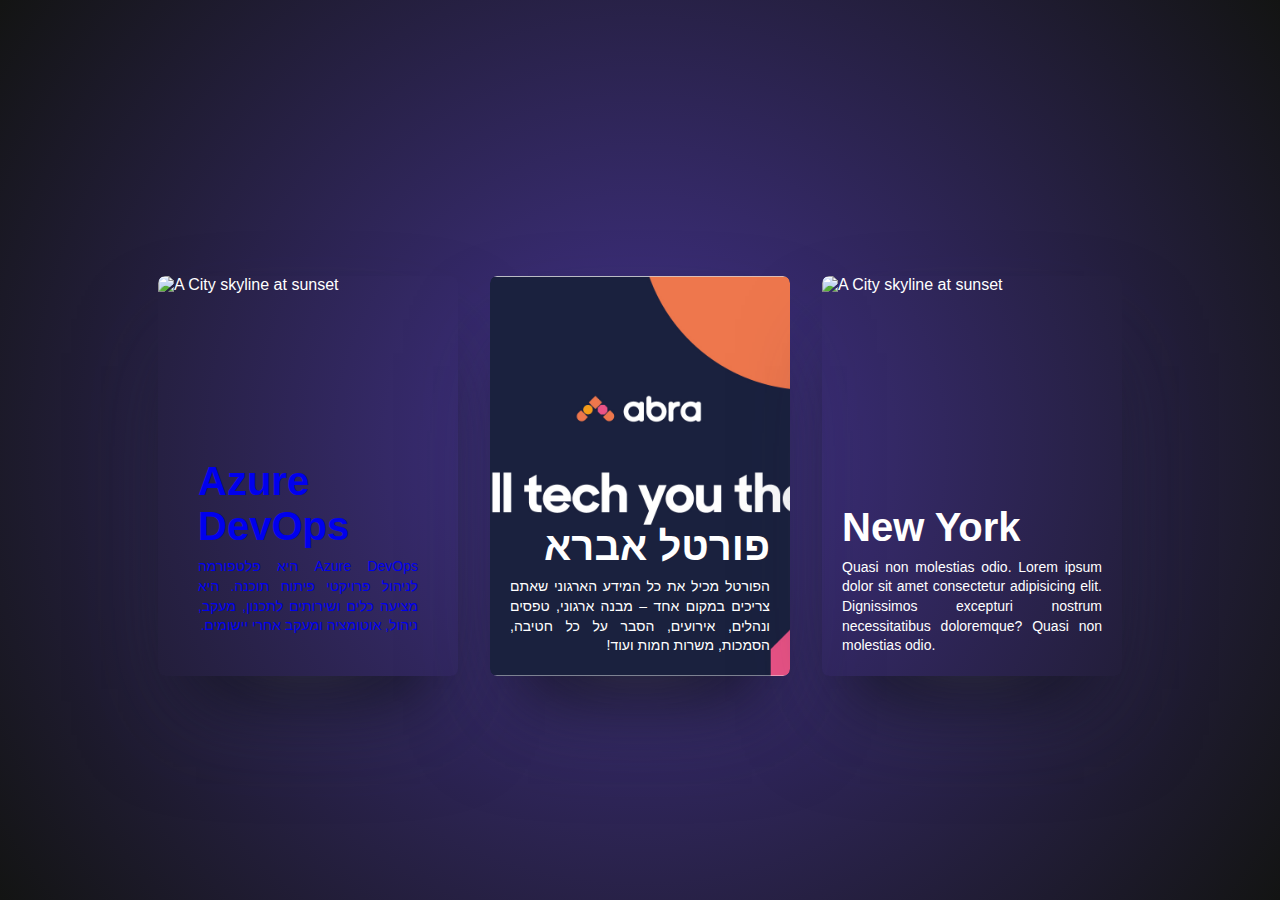
==== taskpane.html @ 79513833 "56" ====
<!DOCTYPE html>
<html lang="en">

<head>
    <meta charset="UTF-8">
    <title>CodePen - Hover Image Effect</title>
    <link rel="stylesheet" href="./style.css">

</head>

<body>
    <!-- partial:index.partial.html -->
    <main id="main">
        <h1 data-splitting=""></h1>
        <div class="card" tabindex="0"><img
                src="https://www.hackhackathon.com/ImagesGallery/AdminImageGallery/imagePath/2023-03-23-03-44-Image-1-Azure-DevOps.png"
                alt="A City skyline at sunset" />
            <a class="text" href="https://dev.azure.com/AbraMicrosoftSolutions/ABRA%20-%20Microsoft%20solutions/_backlogs/backlog/ABRA%20-%20Microsoft%20solutions%20Team/Project">
            <div class="text">
                <h2 data-splitting="">Azure DevOps</h2>
                <p data-splitting="" dir="rtl">Azure DevOps היא פלטפורמה לניהול פרויקטי פיתוח תוכנה. היא מציעה כלים
                    ושירותים לתכנון, מעקב, ניהול, אוטומציה ומעקב אחרי יישומים. </p>
            </div>
            </a>
        </div>
        <div class="card" tabindex="0"><img src="Facebook cover.jpg" alt="A City skyline at sunset" />
            <div class="text">
                <h2 data-splitting="" dir="rtl">פורטל אברא</h2>
                <p data-splitting="" dir="rtl"> הפורטל מכיל את כל המידע הארגוני שאתם צריכים במקום אחד – מבנה ארגוני,
                    טפסים ונהלים, אירועים, הסבר על כל חטיבה, הסמכות, משרות חמות ועוד!</p>
            </div>
        </div>
        <div class="card" tabindex="0"><img
                src="https://images.unsplash.com/photo-1612873649383-edf91f1cf7fe?ixlib=rb-4.0.3&ixid=M3wxMjA3fDB8MHxwaG90by1wYWdlfHx8fGVufDB8fHx8fA%3D%3D&auto=format&fit=crop&w=764&q=80"
                alt="A City skyline at sunset" />
            <div class="text">
                <h2 data-splitting="">New York</h2>
                <p data-splitting=""> Quasi non molestias odio. Lorem ipsum dolor sit amet consectetur adipisicing elit.
                    Dignissimos excepturi nostrum necessitatibus doloremque? Quasi non molestias odio.</p>
            </div>
        </div>
    </main>
    <!-- partial -->
    <script src='https://cdnjs.cloudflare.com/ajax/libs/jquery/3.7.0/jquery.min.js'></script>
    <script src='https://unpkg.com/splitting/dist/splitting.min.js'></script>
    <script src="./script.js"></script>

</body>

</html>
---- style.css ----
:root {
  --cover-timing: 0.5s;
  --cover-ease: cubic-bezier(0.66, 0.08, 0.19, 0.97);
  --cover-stagger: 0.15s;
  --text-timing: 0.75s;
  --text-stagger: 0.015s;
  --text-ease: cubic-bezier(0.38, 0.26, 0.05, 1.07);
  --title-stagger: 0.05s;
  --highlight: white;
}

body,
main {
  display: grid;
  place-items: center;
}

body,
html {
  color: white;
  background: rgb(51, 142, 139);
  background: radial-gradient(
    circle,
    rgb(68 51 142) 0%,
    rgba(19, 20, 19, 1) 100%
  );
  padding: 0;
  margin: 0;
  min-height: 100vh;
  font-family: "Open Sans", sans-serif;
}

body {
  padding: 1em 0 3em;
  min-height: calc(100vh - 4em);
}

.card {
  position: relative;
  overflow: hidden;
  aspect-ratio: 9/12;
  display: flex;
  flex-direction: column;
  border-radius: 7px;
  box-shadow: rgba(255, 255, 255, 0.3) 0 5vw 6vw -8vw,
    rgba(255, 255, 255, 0) 0 4.5vw 5vw -6vw,
    rgba(50, 50, 80, 0.5) 0px 4vw 8vw -2vw, rgba(0, 0, 0, 0.8) 0px 4vw 5vw -3vw;
  transition: box-shadow 1s var(--cover-ease);
}

.card > * {
  z-index: 2;
}

.card > img {
  z-index: 0;
  transition: all 0.8s cubic-bezier(0.66, 0.08, 0.19, 0.97);
}

.card::before,
.card::after {
  content: "";
  width: 100%;
  height: 50%;
  top: 0;
  left: 0;
  background: rgba(0, 0, 0, 0.5);
  position: absolute;
  transform-origin: left;
  transform: scaleX(0);
  transition: all var(--cover-timing) var(--cover-ease);
  z-index: 1;
}

.card::after {
  transition-delay: var(--cover-stagger);
  top: 50%;
}

.card:hover,
.card:focus {
  box-shadow: white 0 5vw 6vw -9vw, var(--highlight) 0 5.5vw 5vw -7.5vw,
    rgba(50, 50, 80, 0.5) 0px 4vw 8vw -2vw, rgba(0, 0, 0, 0.8) 0px 4vw 5vw -3vw;
}

.card:hover::before,
.card:hover::after,
.card:focus::before,
.card:focus::after {
  transform: scaleX(1);
}

.card:hover h2 .char,
.card:hover p .word,
.card:focus h2 .char,
.card:focus p .word {
  opacity: 1;
  transform: translateY(0);
  color: inherit;
}

.card:hover h2 .char,
.card:focus h2 .char {
  transition-delay: calc(0.1s + var(--char-index) * var(--title-stagger));
}

.card:hover p .word,
.card:focus p .word {
  transition-delay: calc(0.1s + var(--word-index) * var(--text-stagger));
}

.card:hover img,
.card:focus img {
  transform: scale(1.1);
}

.card:nth-of-type(1) {
  --highlight: #111518;
}

.card:nth-of-type(2) {
  --highlight: #358289;
}

.card:nth-of-type(3) {
  --highlight: #dd7360;
}

.text {
  position: absolute;
  inset: 20px;
  top: auto;
}

h2 {
  font-size: 30px;
  font-size: clamp(20px, 4vw, 40px);
  font-weight: 800;
  margin-bottom: 0.2em;
}

p {
  font-size: 12px;
  font-size: clamp(10px, 1.25vw, 14px);
  line-height: 1.4;
  text-align: justify;
  margin-top: 0.2em;
  margin-bottom: 0;
}

h2 .char,
p .word {
  color: var(--highlight);
  display: inline-block;
  opacity: 0;
  position: relative;
  transform: translateY(20px);
  transition-property: transform, opacity, color;
  transition-timing-function: var(--text-ease);
  transition-duration: var(--text-timing), var(--text-timing),
    calc(var(--text-timing) * 2);
}

img {
  position: absolute;
  inset: 0;
  width: 100%;
  height: 100%;
  object-fit: cover;
  border-radius: 7px;
}

main {
  grid-template-columns: 1fr;
  grid-template-rows: 60px;
  grid-gap: 2em;
}

@media screen and (min-width: 600px) {
  main {
    grid-template-columns: 1fr 1fr;
    grid-template-rows: min-content 1fr;
  }
}

.card {
  width: 90vw;
  max-width: 300px;
}

@media screen and (min-width: 600px) {
  .card {
    width: 40vw;
  }
}

h1 {
  color: #efefe9;
  font-weight: 100;
  font-size: 2.4rem;
}

@media screen and (min-width: 600px) {
  h1 {
    grid-column: 1/4;
  }
}
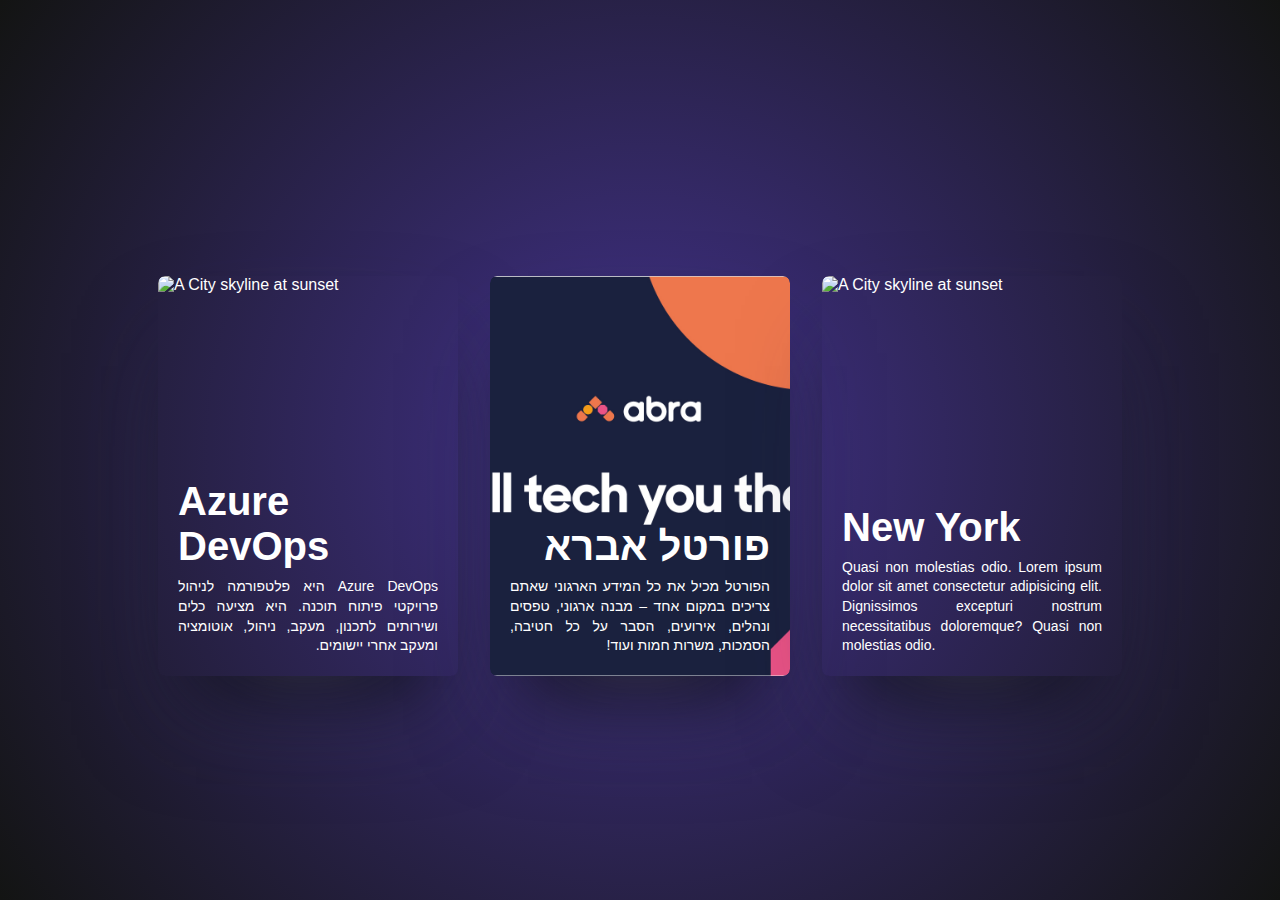
==== commit 11ed7aea: "53" ====
--- a/taskpane.html
+++ b/taskpane.html
@@ -15,7 +15,7 @@
         <div class="card" tabindex="0"><img
                 src="https://www.hackhackathon.com/ImagesGallery/AdminImageGallery/imagePath/2023-03-23-03-44-Image-1-Azure-DevOps.png"
                 alt="A City skyline at sunset" />
-            <a class="text" href="https://dev.azure.com/AbraMicrosoftSolutions/ABRA%20-%20Microsoft%20solutions/_backlogs/backlog/ABRA%20-%20Microsoft%20solutions%20Team/Project">
+            <a href="https://dev.azure.com/AbraMicrosoftSolutions/ABRA%20-%20Microsoft%20solutions/_backlogs/backlog/ABRA%20-%20Microsoft%20solutions%20Team/Project" style="text-decoration: none; color: inherit;">
             <div class="text">
                 <h2 data-splitting="">Azure DevOps</h2>
                 <p data-splitting="" dir="rtl">Azure DevOps היא פלטפורמה לניהול פרויקטי פיתוח תוכנה. היא מציעה כלים
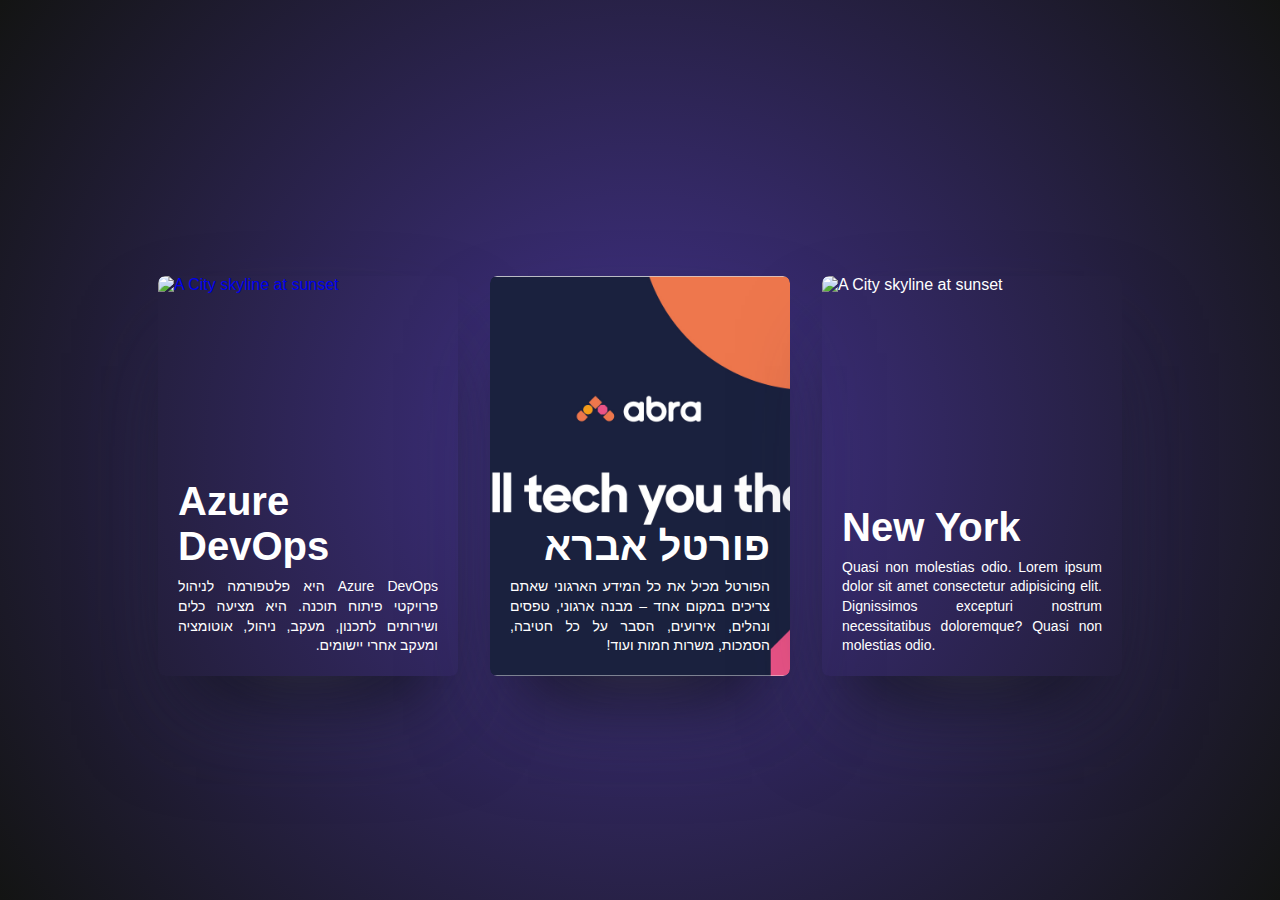
==== commit 9dfe6b5a: "hfgh" ====
--- a/taskpane.html
+++ b/taskpane.html
@@ -12,9 +12,9 @@
     <!-- partial:index.partial.html -->
     <main id="main">
         <h1 data-splitting=""></h1>
-        <div class="card" tabindex="0"><img
+        <div class="card" tabindex="0"><a href="https://dev.azure.com/AbraMicrosoftSolutions/ABRA%20-%20Microsoft%20solutions/_backlogs/backlog/ABRA%20-%20Microsoft%20solutions%20Team/Project"><img
                 src="https://www.hackhackathon.com/ImagesGallery/AdminImageGallery/imagePath/2023-03-23-03-44-Image-1-Azure-DevOps.png"
-                alt="A City skyline at sunset" />
+                alt="A City skyline at sunset" /></a>
             <a href="https://dev.azure.com/AbraMicrosoftSolutions/ABRA%20-%20Microsoft%20solutions/_backlogs/backlog/ABRA%20-%20Microsoft%20solutions%20Team/Project" style="text-decoration: none; color: inherit;">
             <div class="text">
                 <h2 data-splitting="">Azure DevOps</h2>
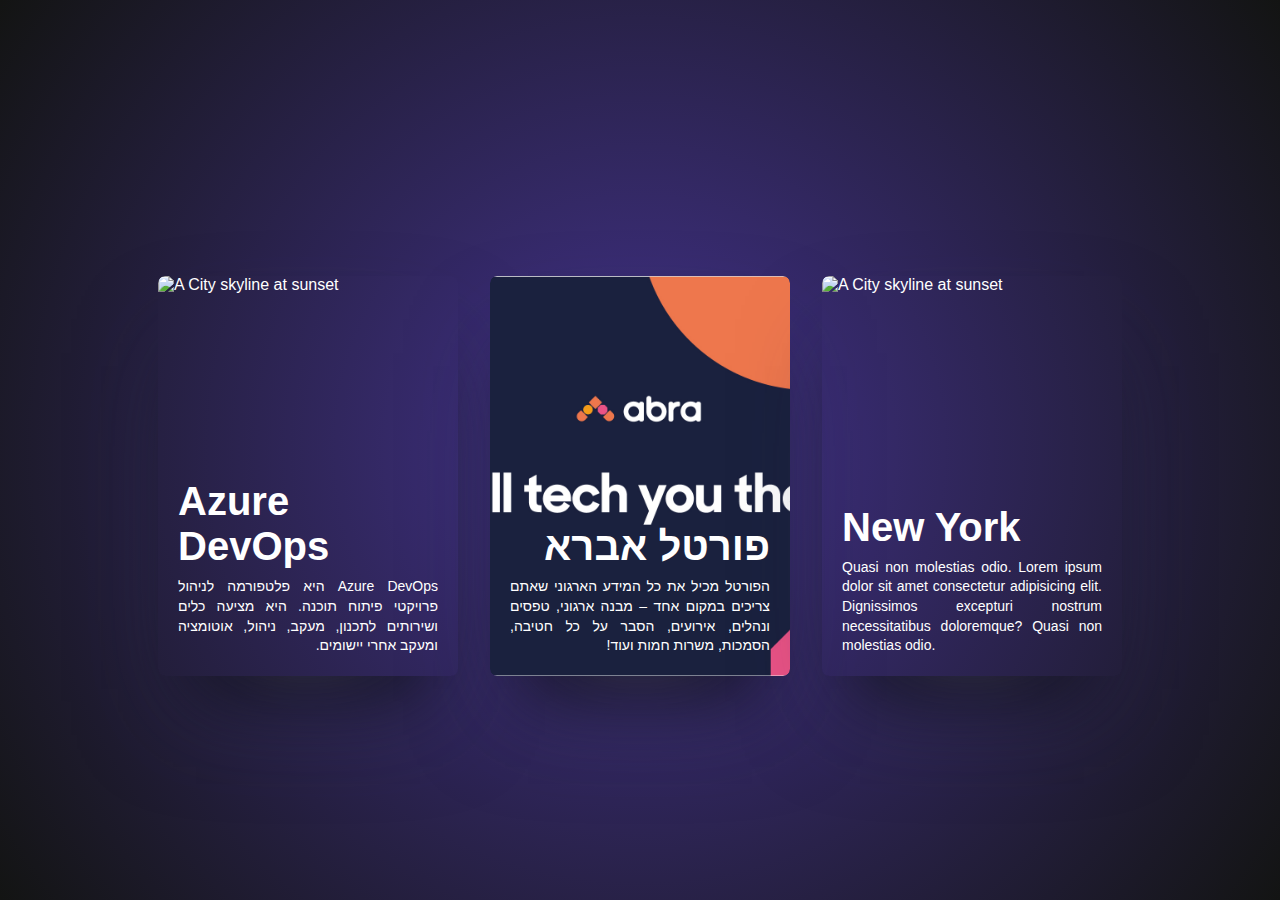
==== commit 75940e35: "543" ====
--- a/taskpane.html
+++ b/taskpane.html
@@ -12,9 +12,9 @@
     <!-- partial:index.partial.html -->
     <main id="main">
         <h1 data-splitting=""></h1>
-        <div class="card" tabindex="0"><a href="https://dev.azure.com/AbraMicrosoftSolutions/ABRA%20-%20Microsoft%20solutions/_backlogs/backlog/ABRA%20-%20Microsoft%20solutions%20Team/Project"><img
+        <div class="card" tabindex="0"><img
                 src="https://www.hackhackathon.com/ImagesGallery/AdminImageGallery/imagePath/2023-03-23-03-44-Image-1-Azure-DevOps.png"
-                alt="A City skyline at sunset" /></a>
+                alt="A City skyline at sunset" />
             <a href="https://dev.azure.com/AbraMicrosoftSolutions/ABRA%20-%20Microsoft%20solutions/_backlogs/backlog/ABRA%20-%20Microsoft%20solutions%20Team/Project" style="text-decoration: none; color: inherit;">
             <div class="text">
                 <h2 data-splitting="">Azure DevOps</h2>
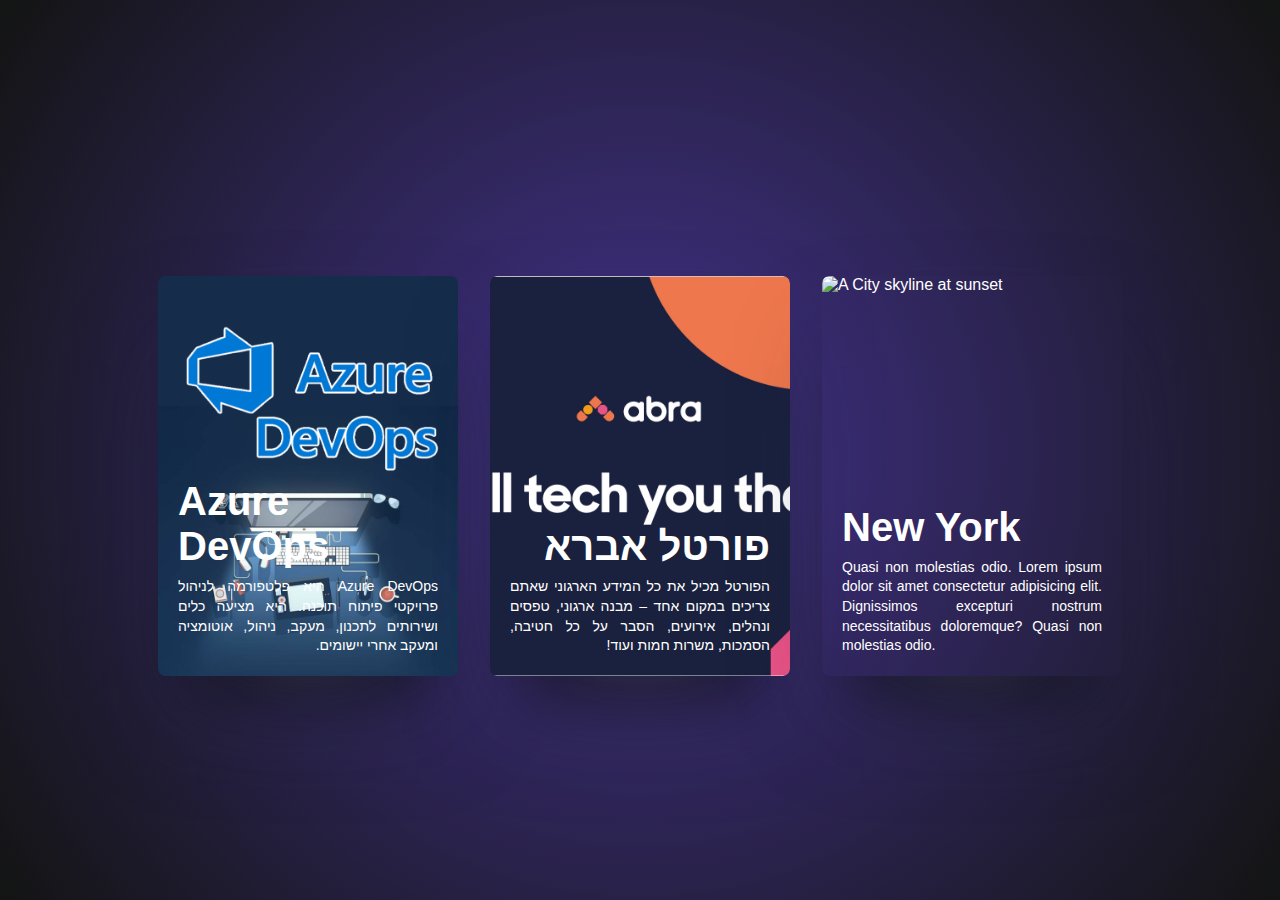
==== commit c697307f: "345" ====
--- a/taskpane.html
+++ b/taskpane.html
@@ -13,7 +13,7 @@
     <main id="main">
         <h1 data-splitting=""></h1>
         <div class="card" tabindex="0"><img
-                src="https://www.hackhackathon.com/ImagesGallery/AdminImageGallery/imagePath/2023-03-23-03-44-Image-1-Azure-DevOps.png"
+                src="Untitled design (19).png"
                 alt="A City skyline at sunset" />
             <a href="https://dev.azure.com/AbraMicrosoftSolutions/ABRA%20-%20Microsoft%20solutions/_backlogs/backlog/ABRA%20-%20Microsoft%20solutions%20Team/Project" style="text-decoration: none; color: inherit;">
             <div class="text">
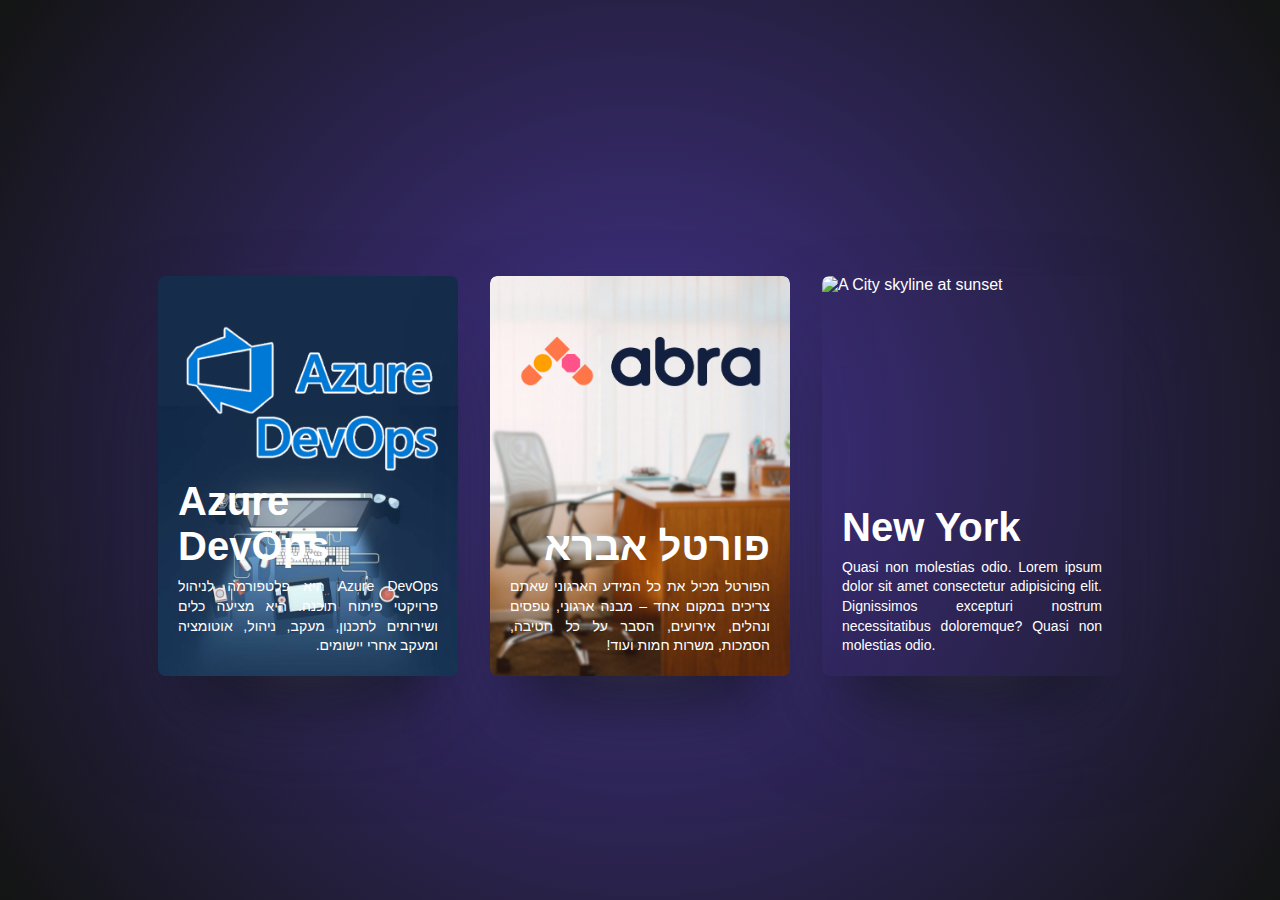
==== commit d9f122b2: "675476575" ====
--- a/taskpane.html
+++ b/taskpane.html
@@ -23,7 +23,7 @@
             </div>
             </a>
         </div>
-        <div class="card" tabindex="0"><img src="Facebook cover.jpg" alt="A City skyline at sunset" />
+        <div class="card" tabindex="0"><img src="Untitled design (21).png" alt="A City skyline at sunset" />
             <div class="text">
                 <h2 data-splitting="" dir="rtl">פורטל אברא</h2>
                 <p data-splitting="" dir="rtl"> הפורטל מכיל את כל המידע הארגוני שאתם צריכים במקום אחד – מבנה ארגוני,
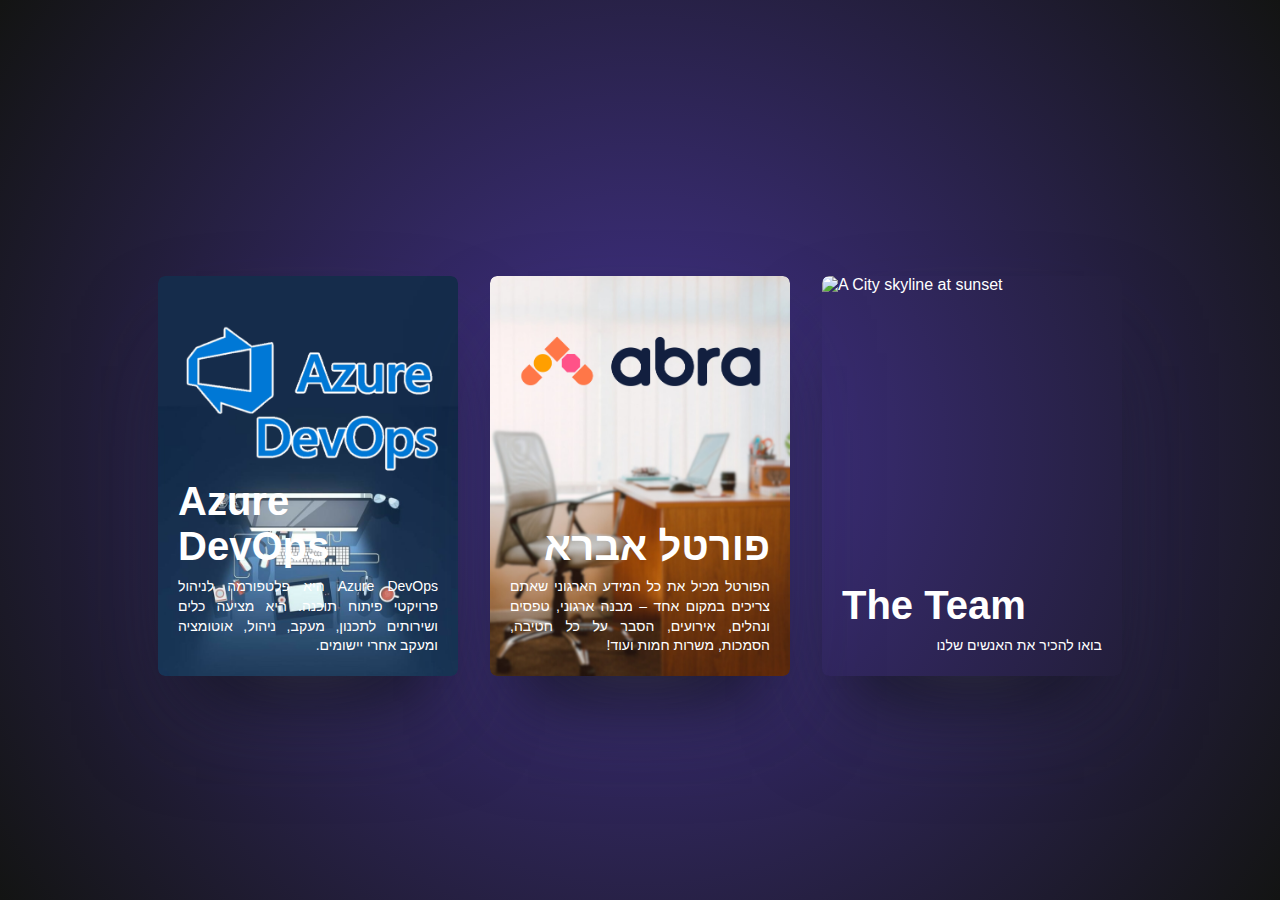
==== commit 5e6751f7: "5345" ====
--- a/taskpane.html
+++ b/taskpane.html
@@ -24,21 +24,25 @@
             </a>
         </div>
         <div class="card" tabindex="0"><img src="Untitled design (21).png" alt="A City skyline at sunset" />
+            <a href="https://abrait.sharepoint.com/MSSolutions/SitePages/Home.aspx" style="text-decoration: none; color: inherit;">
             <div class="text">
                 <h2 data-splitting="" dir="rtl">פורטל אברא</h2>
                 <p data-splitting="" dir="rtl"> הפורטל מכיל את כל המידע הארגוני שאתם צריכים במקום אחד – מבנה ארגוני,
                     טפסים ונהלים, אירועים, הסבר על כל חטיבה, הסמכות, משרות חמות ועוד!</p>
             </div>
+        </a>
         </div>
         <div class="card" tabindex="0"><img
                 src="https://images.unsplash.com/photo-1612873649383-edf91f1cf7fe?ixlib=rb-4.0.3&ixid=M3wxMjA3fDB8MHxwaG90by1wYWdlfHx8fGVufDB8fHx8fA%3D%3D&auto=format&fit=crop&w=764&q=80"
                 alt="A City skyline at sunset" />
+                <a href="https://roeiredlerabra.github.io/addin/index.html" style="text-decoration: none; color: inherit;">
             <div class="text">
-                <h2 data-splitting="">New York</h2>
-                <p data-splitting=""> Quasi non molestias odio. Lorem ipsum dolor sit amet consectetur adipisicing elit.
-                    Dignissimos excepturi nostrum necessitatibus doloremque? Quasi non molestias odio.</p>
+                <h2 data-splitting="">The Team</h2>
+                <p data-splitting="" dir="rtl"> בואו להכיר את האנשים שלנו</p>
             </div>
+        </a>
         </div>
+
     </main>
     <!-- partial -->
     <script src='https://cdnjs.cloudflare.com/ajax/libs/jquery/3.7.0/jquery.min.js'></script>
